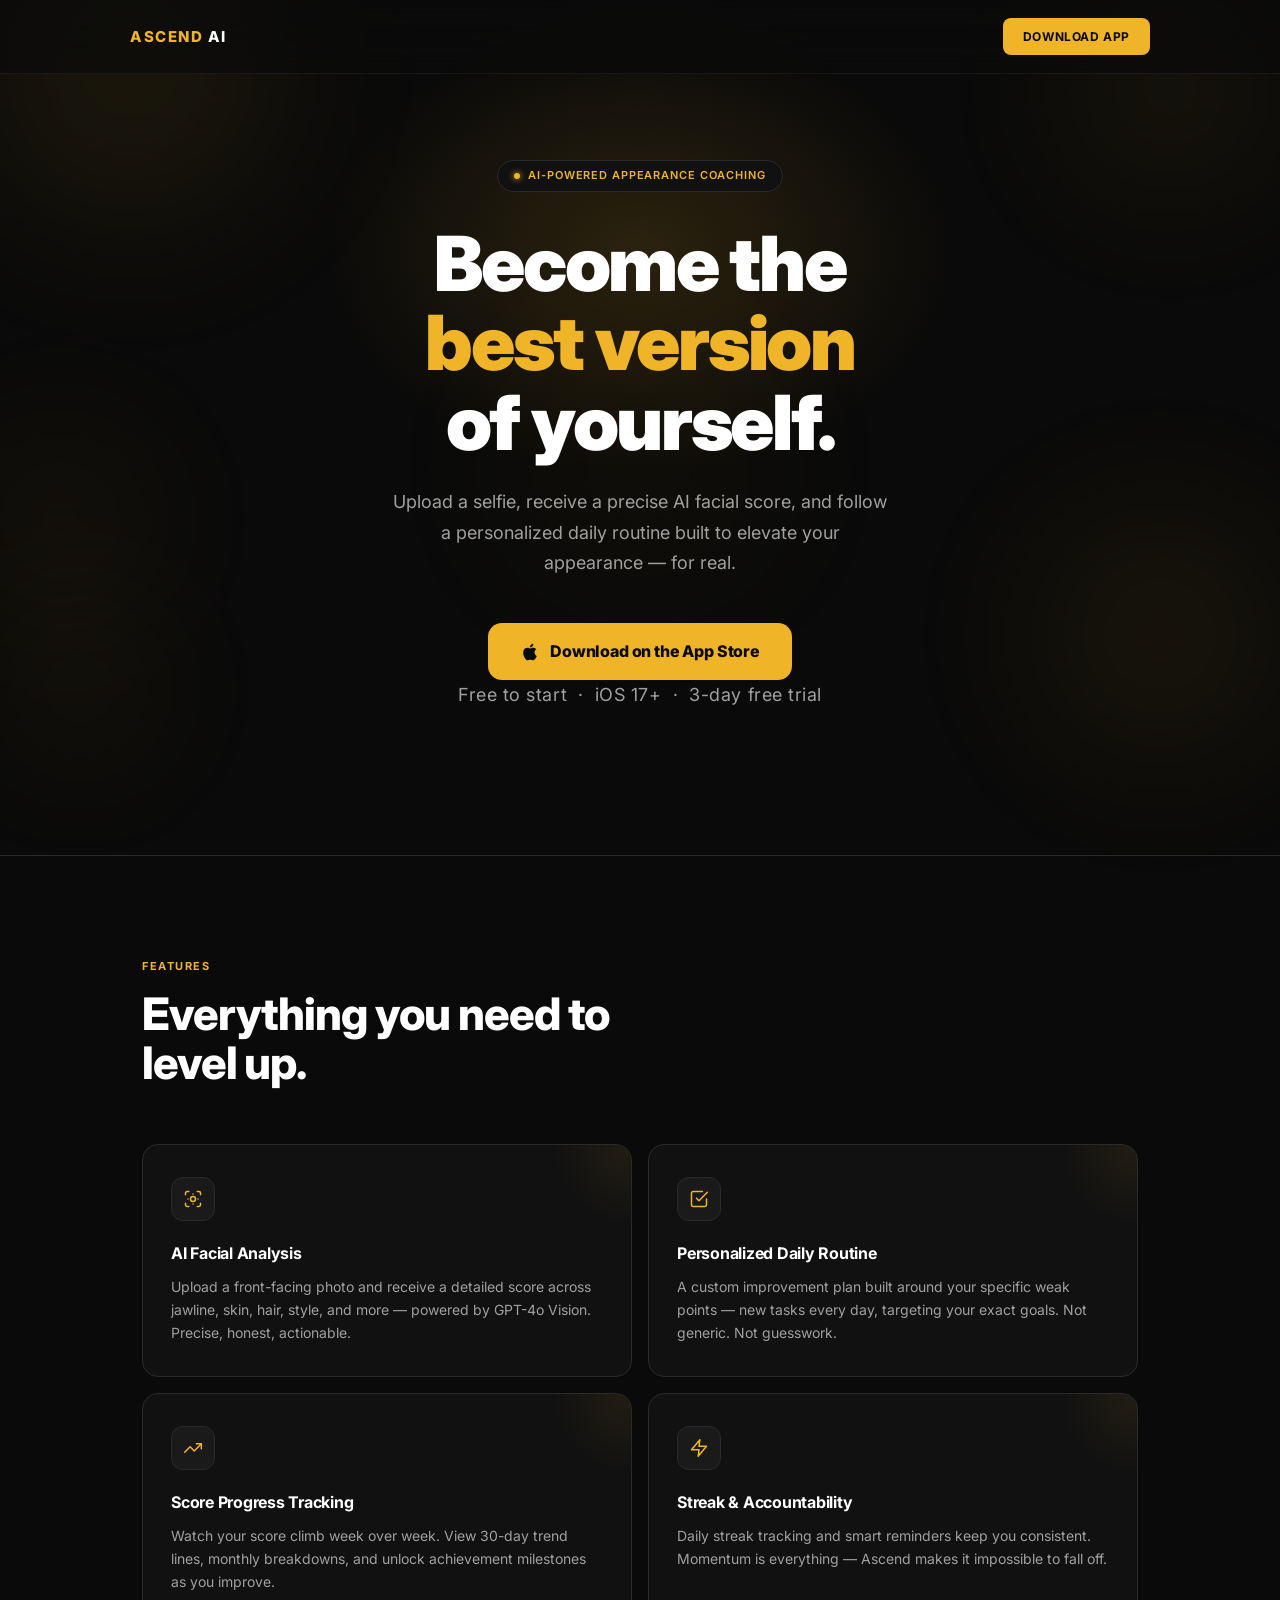
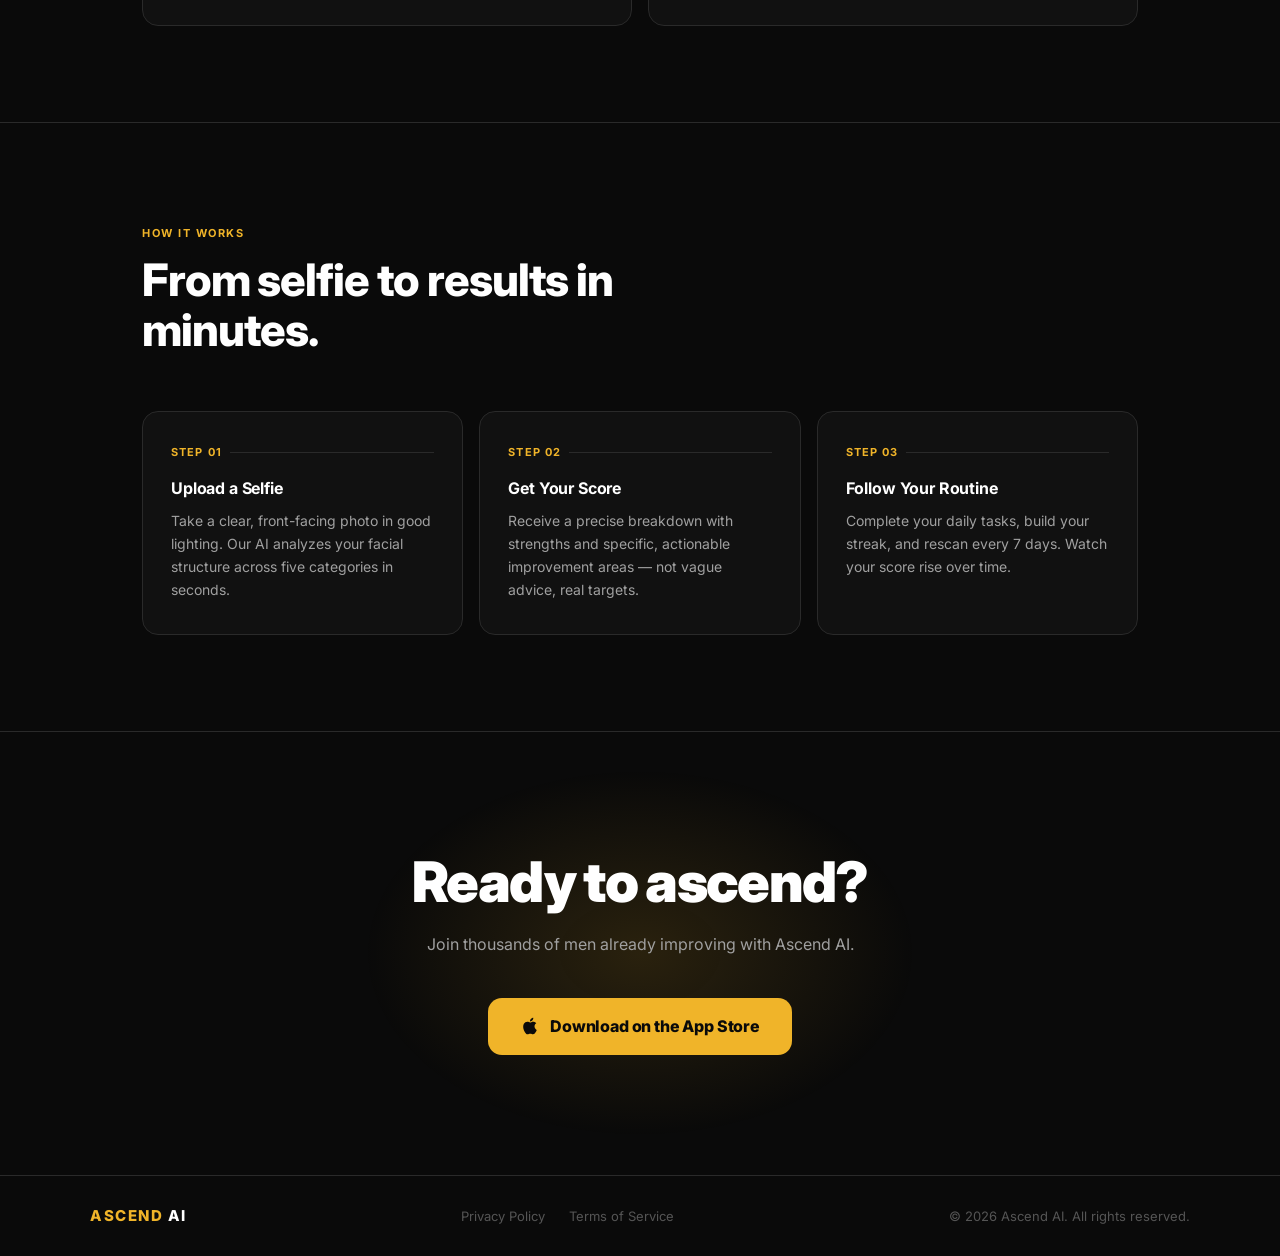
==== index.html @ e17d3f4a "feat: initial landing page with privacy and terms Dark gold theme matching iOS app. Animated orb bac" ====
<!DOCTYPE html>
<html lang="en">
<head>
  <meta charset="UTF-8" />
  <meta name="viewport" content="width=device-width, initial-scale=1.0" />
  <title>Ascend AI — Become the Best Version of Yourself</title>
  <meta name="description" content="AI-powered appearance coaching for men. Get a precise facial analysis, personalized daily routine, and track your score over time." />
  <meta name="theme-color" content="#0A0A0A" />

  <!-- Open Graph -->
  <meta property="og:title" content="Ascend AI — Become the Best Version of Yourself" />
  <meta property="og:description" content="AI-powered appearance coaching. Upload a selfie, get scored, and follow a personalized daily routine." />
  <meta property="og:type" content="website" />
  <meta property="og:url" content="https://ascendyourself.com" />

  <link rel="preconnect" href="https://fonts.googleapis.com" />
  <link href="https://fonts.googleapis.com/css2?family=Inter:wght@400;500;600;700;800;900&display=swap" rel="stylesheet" />
  <link rel="stylesheet" href="css/styles.css" />
</head>
<body>

  <!-- Animated gold orb background -->
  <div class="bg-orbs" aria-hidden="true">
    <div class="orb orb-1"></div>
    <div class="orb orb-2"></div>
    <div class="orb orb-3"></div>
    <div class="orb orb-4"></div>
    <div class="orb orb-5"></div>
    <div class="orb orb-6"></div>
  </div>

  <div class="page-content">

    <!-- ── NAV ── -->
    <nav>
      <div class="nav-inner">
        <a href="/" class="logo">Ascend <span>AI</span></a>
        <a href="#download" class="nav-cta">Download App</a>
      </div>
    </nav>

    <!-- ── HERO ── -->
    <section class="hero">
      <div class="hero-glow" aria-hidden="true"></div>
      <div class="hero-inner">
        <div class="badge">
          <span class="badge-dot"></span>
          AI-Powered Appearance Coaching
        </div>

        <h1>Become the<br><span class="gold">best version</span><br>of yourself.</h1>

        <p>Upload a selfie, receive a precise AI facial score, and follow a personalized daily routine built to elevate your appearance — for real.</p>

        <a id="download" href="https://apps.apple.com" class="app-store-btn" target="_blank" rel="noopener">
          <svg width="20" height="20" viewBox="0 0 24 24" fill="currentColor" aria-hidden="true">
            <path d="M18.71 19.5c-.83 1.24-1.71 2.45-3.05 2.47-1.34.03-1.77-.79-3.29-.79-1.53 0-2 .77-3.27.82-1.31.05-2.3-1.32-3.14-2.53C4.25 17 2.94 12.45 4.7 9.39c.87-1.52 2.43-2.48 4.12-2.51 1.28-.02 2.5.87 3.29.87.78 0 2.26-1.07 3.8-.91.65.03 2.47.26 3.64 1.98-.09.06-2.17 1.28-2.15 3.81.03 3.02 2.65 4.03 2.68 4.04-.03.07-.42 1.44-1.38 2.83M13 3.5c.73-.83 1.94-1.46 2.94-1.5.13 1.17-.34 2.35-1.04 3.19-.69.85-1.83 1.51-2.95 1.42-.15-1.15.41-2.35 1.05-3.11z"/>
          </svg>
          Download on the App Store
        </a>

        <p class="hero-sub">Free to start &nbsp;·&nbsp; iOS 17+ &nbsp;·&nbsp; 3-day free trial</p>
      </div>
    </section>

    <hr class="divider" />

    <!-- ── FEATURES ── -->
    <section class="features">
      <div class="container">
        <div class="section-header">
          <span class="section-label">Features</span>
          <h2>Everything you need to level up.</h2>
        </div>

        <div class="features-grid">

          <div class="feature-card">
            <div class="feature-icon" aria-hidden="true">
              <!-- Face / scan icon -->
              <svg width="20" height="20" viewBox="0 0 24 24" fill="none" stroke="currentColor" stroke-width="1.8" stroke-linecap="round" stroke-linejoin="round">
                <path d="M3 7V5a2 2 0 0 1 2-2h2"/>
                <path d="M17 3h2a2 2 0 0 1 2 2v2"/>
                <path d="M21 17v2a2 2 0 0 1-2 2h-2"/>
                <path d="M7 21H5a2 2 0 0 1-2-2v-2"/>
                <circle cx="12" cy="12" r="3"/>
                <path d="M12 6v.01M12 18v.01M6 12h.01M18 12h.01"/>
              </svg>
            </div>
            <h3>AI Facial Analysis</h3>
            <p>Upload a front-facing photo and receive a detailed score across jawline, skin, hair, style, and more — powered by GPT-4o Vision. Precise, honest, actionable.</p>
          </div>

          <div class="feature-card">
            <div class="feature-icon" aria-hidden="true">
              <!-- Checklist icon -->
              <svg width="20" height="20" viewBox="0 0 24 24" fill="none" stroke="currentColor" stroke-width="1.8" stroke-linecap="round" stroke-linejoin="round">
                <path d="M9 11l3 3L22 4"/>
                <path d="M21 12v7a2 2 0 0 1-2 2H5a2 2 0 0 1-2-2V5a2 2 0 0 1 2-2h11"/>
              </svg>
            </div>
            <h3>Personalized Daily Routine</h3>
            <p>A custom improvement plan built around your specific weak points — new tasks every day, targeting your exact goals. Not generic. Not guesswork.</p>
          </div>

          <div class="feature-card">
            <div class="feature-icon" aria-hidden="true">
              <!-- Chart icon -->
              <svg width="20" height="20" viewBox="0 0 24 24" fill="none" stroke="currentColor" stroke-width="1.8" stroke-linecap="round" stroke-linejoin="round">
                <polyline points="22 7 13.5 15.5 8.5 10.5 2 17"/>
                <polyline points="16 7 22 7 22 13"/>
              </svg>
            </div>
            <h3>Score Progress Tracking</h3>
            <p>Watch your score climb week over week. View 30-day trend lines, monthly breakdowns, and unlock achievement milestones as you improve.</p>
          </div>

          <div class="feature-card">
            <div class="feature-icon" aria-hidden="true">
              <!-- Lightning bolt / streak icon -->
              <svg width="20" height="20" viewBox="0 0 24 24" fill="none" stroke="currentColor" stroke-width="1.8" stroke-linecap="round" stroke-linejoin="round">
                <polygon points="13 2 3 14 12 14 11 22 21 10 12 10 13 2"/>
              </svg>
            </div>
            <h3>Streak & Accountability</h3>
            <p>Daily streak tracking and smart reminders keep you consistent. Momentum is everything — Ascend makes it impossible to fall off.</p>
          </div>

        </div>
      </div>
    </section>

    <!-- ── HOW IT WORKS ── -->
    <section class="how-it-works">
      <div class="container">
        <div class="section-header">
          <span class="section-label">How It Works</span>
          <h2>From selfie to results in minutes.</h2>
        </div>

        <div class="steps">

          <div class="step">
            <div class="step-num">Step 01</div>
            <h3>Upload a Selfie</h3>
            <p>Take a clear, front-facing photo in good lighting. Our AI analyzes your facial structure across five categories in seconds.</p>
          </div>

          <div class="step">
            <div class="step-num">Step 02</div>
            <h3>Get Your Score</h3>
            <p>Receive a precise breakdown with strengths and specific, actionable improvement areas — not vague advice, real targets.</p>
          </div>

          <div class="step">
            <div class="step-num">Step 03</div>
            <h3>Follow Your Routine</h3>
            <p>Complete your daily tasks, build your streak, and rescan every 7 days. Watch your score rise over time.</p>
          </div>

        </div>
      </div>
    </section>

    <!-- ── FINAL CTA ── -->
    <section class="final-cta">
      <div class="final-cta-glow" aria-hidden="true"></div>
      <h2>Ready to <span class="gold">ascend?</span></h2>
      <p>Join thousands of men already improving with Ascend AI.</p>
      <a href="https://apps.apple.com" class="app-store-btn" target="_blank" rel="noopener">
        <svg width="20" height="20" viewBox="0 0 24 24" fill="currentColor" aria-hidden="true">
          <path d="M18.71 19.5c-.83 1.24-1.71 2.45-3.05 2.47-1.34.03-1.77-.79-3.29-.79-1.53 0-2 .77-3.27.82-1.31.05-2.3-1.32-3.14-2.53C4.25 17 2.94 12.45 4.7 9.39c.87-1.52 2.43-2.48 4.12-2.51 1.28-.02 2.5.87 3.29.87.78 0 2.26-1.07 3.8-.91.65.03 2.47.26 3.64 1.98-.09.06-2.17 1.28-2.15 3.81.03 3.02 2.65 4.03 2.68 4.04-.03.07-.42 1.44-1.38 2.83M13 3.5c.73-.83 1.94-1.46 2.94-1.5.13 1.17-.34 2.35-1.04 3.19-.69.85-1.83 1.51-2.95 1.42-.15-1.15.41-2.35 1.05-3.11z"/>
        </svg>
        Download on the App Store
      </a>
    </section>

    <!-- ── FOOTER ── -->
    <footer>
      <div class="footer-inner">
        <a href="/" class="logo">Ascend <span>AI</span></a>
        <div class="footer-links">
          <a href="/privacy.html">Privacy Policy</a>
          <a href="/terms.html">Terms of Service</a>
        </div>
        <p class="footer-copy">© 2026 Ascend AI. All rights reserved.</p>
      </div>
    </footer>

  </div><!-- /page-content -->

  <script src="js/main.js"></script>
</body>
</html>
---- css/styles.css ----
/* ─────────────────────────────────────────
   ASCEND AI  ·  ascendyourself.com
   ───────────────────────────────────────── */

:root {
  --bg:        #0A0A0A;
  --bg-2:      #111111;
  --bg-3:      #1A1A1A;
  --accent:    #F0B429;
  --accent-2:  #E8C96D;
  --accent-dim:#8A6D2E;
  --text:      #FFFFFF;
  --text-2:    #A0A0A0;
  --text-3:    #555555;
  --border:    #2A2A2A;

  --radius-sm: 8px;
  --radius-md: 14px;
  --radius-lg: 16px;
  --radius-xl: 24px;
}

*, *::before, *::after { box-sizing: border-box; margin: 0; padding: 0; }

html { scroll-behavior: smooth; }

body {
  background: var(--bg);
  color: var(--text);
  font-family: -apple-system, BlinkMacSystemFont, 'Inter', 'Segoe UI', sans-serif;
  line-height: 1.6;
  overflow-x: hidden;
}

a { text-decoration: none; color: inherit; }

/* ── ANIMATED ORB BACKGROUND ── */
.bg-orbs {
  position: fixed;
  inset: 0;
  pointer-events: none;
  z-index: 0;
  overflow: hidden;
}

.orb {
  position: absolute;
  border-radius: 50%;
  background: radial-gradient(circle, rgba(240,180,41,0.18) 0%, transparent 70%);
  filter: blur(60px);
  animation-timing-function: ease-in-out;
  animation-iteration-count: infinite;
  animation-direction: alternate;
}

.orb-1 {
  width: 500px; height: 500px;
  top: -180px; left: -120px;
  opacity: 0.55;
  animation: float1 9s ease-in-out infinite alternate;
}
.orb-2 {
  width: 380px; height: 380px;
  top: -100px; right: -80px;
  opacity: 0.4;
  animation: float2 7s ease-in-out infinite alternate;
}
.orb-3 {
  width: 320px; height: 320px;
  top: 40vh; left: -100px;
  opacity: 0.35;
  animation: float3 11s ease-in-out infinite alternate;
}
.orb-4 {
  width: 600px; height: 400px;
  top: 30vh; left: 50%;
  transform: translateX(-50%);
  opacity: 0.18;
  animation: float4 14s ease-in-out infinite alternate;
}
.orb-5 {
  width: 440px; height: 440px;
  bottom: 5vh; right: -100px;
  opacity: 0.45;
  animation: float5 8s ease-in-out infinite alternate;
}
.orb-6 {
  width: 280px; height: 280px;
  bottom: 8vh; left: -60px;
  opacity: 0.35;
  animation: float6 12s ease-in-out infinite alternate;
}

@keyframes float1 {
  0%   { transform: translate(0, 0) scale(1); }
  100% { transform: translate(-30px, 40px) scale(1.08); }
}
@keyframes float2 {
  0%   { transform: translate(0, 0) scale(1); }
  100% { transform: translate(25px, 35px) scale(1.06); }
}
@keyframes float3 {
  0%   { transform: translate(0, 0); }
  100% { transform: translate(20px, -40px); }
}
@keyframes float4 {
  0%   { transform: translateX(-50%) scale(1); opacity: 0.18; }
  100% { transform: translateX(-50%) scale(1.15); opacity: 0.1; }
}
@keyframes float5 {
  0%   { transform: translate(0, 0) scale(1); }
  100% { transform: translate(-20px, -30px) scale(1.05); }
}
@keyframes float6 {
  0%   { transform: translate(0, 0); }
  100% { transform: translate(30px, -25px); }
}

/* ── NAV ── */
nav {
  position: fixed;
  top: 0; left: 0; right: 0;
  z-index: 100;
  border-bottom: 1px solid rgba(255,255,255,0.05);
  background: rgba(10,10,10,0.7);
  backdrop-filter: blur(20px);
  -webkit-backdrop-filter: blur(20px);
}

.nav-inner {
  max-width: 1100px;
  margin: 0 auto;
  padding: 18px 40px;
  display: flex;
  justify-content: space-between;
  align-items: center;
}

.logo {
  font-size: 15px;
  font-weight: 800;
  letter-spacing: 0.1em;
  text-transform: uppercase;
  color: var(--accent);
}
.logo span { color: var(--text); }

.nav-cta {
  background: var(--accent);
  color: var(--bg);
  font-size: 12px;
  font-weight: 700;
  letter-spacing: 0.05em;
  text-transform: uppercase;
  padding: 9px 20px;
  border-radius: var(--radius-sm);
  transition: opacity 0.15s ease, transform 0.15s ease;
}
.nav-cta:hover { opacity: 0.88; transform: translateY(-1px); }

/* ── CONTENT WRAPPER ── */
.page-content {
  position: relative;
  z-index: 1;
}

/* ── HERO ── */
.hero {
  position: relative;
  text-align: center;
  padding: 160px 24px 100px;
  overflow: hidden;
}

.hero-glow {
  position: absolute;
  top: 0; left: 50%;
  transform: translateX(-50%);
  width: 700px; height: 500px;
  background: radial-gradient(ellipse, rgba(240,180,41,0.15) 0%, transparent 65%);
  pointer-events: none;
}

.hero-inner {
  position: relative;
  z-index: 1;
  max-width: 760px;
  margin: 0 auto;
}

.badge {
  display: inline-flex;
  align-items: center;
  gap: 8px;
  background: var(--bg-2);
  border: 1px solid var(--border);
  border-radius: 999px;
  padding: 6px 16px;
  font-size: 11px;
  font-weight: 600;
  color: var(--accent);
  letter-spacing: 0.08em;
  text-transform: uppercase;
  margin-bottom: 32px;
  opacity: 0;
  animation: fadeUp 0.7s 0.1s ease forwards;
}
.badge-dot {
  width: 6px; height: 6px;
  background: var(--accent);
  border-radius: 50%;
  box-shadow: 0 0 6px var(--accent);
  animation: pulse 2s ease-in-out infinite;
}
@keyframes pulse {
  0%, 100% { opacity: 1; box-shadow: 0 0 6px var(--accent); }
  50% { opacity: 0.6; box-shadow: 0 0 12px var(--accent); }
}

.hero h1 {
  font-size: clamp(42px, 6vw, 76px);
  font-weight: 900;
  letter-spacing: -0.03em;
  line-height: 1.05;
  margin-bottom: 24px;
  opacity: 0;
  animation: fadeUp 0.7s 0.25s ease forwards;
}
.hero h1 .gold { color: var(--accent); }

.hero p {
  font-size: 18px;
  color: var(--text-2);
  max-width: 500px;
  margin: 0 auto 44px;
  line-height: 1.7;
  opacity: 0;
  animation: fadeUp 0.7s 0.4s ease forwards;
}

.app-store-btn {
  display: inline-flex;
  align-items: center;
  gap: 10px;
  background: var(--accent);
  color: var(--bg);
  padding: 16px 32px;
  border-radius: var(--radius-md);
  font-weight: 800;
  font-size: 16px;
  letter-spacing: -0.01em;
  transition: opacity 0.15s ease, transform 0.2s ease, box-shadow 0.2s ease;
  box-shadow: 0 0 0 0 rgba(240,180,41,0);
  opacity: 0;
  animation: fadeUp 0.7s 0.55s ease forwards;
}
.app-store-btn:hover {
  opacity: 0.92;
  transform: translateY(-2px);
  box-shadow: 0 12px 40px rgba(240,180,41,0.3);
}
.app-store-btn svg { flex-shrink: 0; }

.hero-sub {
  font-size: 12px;
  color: var(--text-3);
  margin-top: 16px;
  letter-spacing: 0.03em;
  opacity: 0;
  animation: fadeUp 0.7s 0.65s ease forwards;
}

/* ── DIVIDER ── */
.divider {
  border: none;
  border-top: 1px solid var(--border);
  margin: 0;
}

/* ── SHARED SECTION STYLES ── */
.container {
  max-width: 1060px;
  margin: 0 auto;
  padding: 0 32px;
}

section.features,
section.how-it-works {
  padding: 96px 0;
}

.section-header {
  margin-bottom: 56px;
}

.section-label {
  display: inline-block;
  font-size: 11px;
  font-weight: 700;
  color: var(--accent);
  letter-spacing: 0.14em;
  text-transform: uppercase;
  margin-bottom: 14px;
}

.section-header h2 {
  font-size: clamp(28px, 3.5vw, 46px);
  font-weight: 800;
  letter-spacing: -0.025em;
  line-height: 1.1;
  max-width: 480px;
}

/* ── FEATURES GRID ── */
.features-grid {
  display: grid;
  grid-template-columns: repeat(2, 1fr);
  gap: 16px;
}

@media (max-width: 680px) {
  .features-grid { grid-template-columns: 1fr; }
}

.feature-card {
  background: var(--bg-2);
  border: 1px solid var(--border);
  border-radius: var(--radius-lg);
  padding: 32px 28px;
  position: relative;
  overflow: hidden;
  transition: border-color 0.25s ease, transform 0.25s ease, box-shadow 0.25s ease;

  /* scroll-in animation */
  opacity: 0;
  transform: translateY(28px);
}
.feature-card.visible {
  opacity: 1;
  transform: translateY(0);
  transition: opacity 0.5s ease, transform 0.5s ease, border-color 0.25s ease, box-shadow 0.25s ease;
}
.feature-card:hover {
  border-color: rgba(240,180,41,0.25);
  transform: translateY(-3px);
  box-shadow: 0 20px 60px rgba(0,0,0,0.4), 0 0 0 1px rgba(240,180,41,0.1);
}

/* shimmer sweep on hover */
.feature-card::before {
  content: '';
  position: absolute;
  top: 0; left: -100%;
  width: 60%; height: 100%;
  background: linear-gradient(90deg, transparent, rgba(240,180,41,0.04), transparent);
  transition: left 0.5s ease;
}
.feature-card:hover::before { left: 160%; }

/* subtle gold corner glow */
.feature-card::after {
  content: '';
  position: absolute;
  top: 0; right: 0;
  width: 80px; height: 80px;
  background: radial-gradient(circle at top right, rgba(240,180,41,0.08), transparent 70%);
  border-radius: 0 var(--radius-lg) 0 0;
  pointer-events: none;
}

.feature-icon {
  width: 44px; height: 44px;
  background: var(--bg-3);
  border: 1px solid var(--border);
  border-radius: 12px;
  display: flex;
  align-items: center;
  justify-content: center;
  margin-bottom: 20px;
  color: var(--accent);
  transition: background 0.25s ease, border-color 0.25s ease;
}
.feature-card:hover .feature-icon {
  background: rgba(240,180,41,0.1);
  border-color: rgba(240,180,41,0.3);
}

.feature-card h3 {
  font-size: 16px;
  font-weight: 700;
  margin-bottom: 8px;
  letter-spacing: -0.015em;
}

.feature-card p {
  font-size: 14px;
  color: var(--text-2);
  line-height: 1.65;
}

/* ── HOW IT WORKS ── */
.how-it-works {
  border-top: 1px solid var(--border);
}

.steps {
  display: grid;
  grid-template-columns: repeat(3, 1fr);
  gap: 16px;
}

@media (max-width: 680px) {
  .steps { grid-template-columns: 1fr; }
}

.step {
  background: var(--bg-2);
  border: 1px solid var(--border);
  border-radius: var(--radius-lg);
  padding: 32px 28px;
  position: relative;
  overflow: hidden;
  transition: border-color 0.25s ease, transform 0.25s ease;

  opacity: 0;
  transform: translateY(28px);
}
.step.visible {
  opacity: 1;
  transform: translateY(0);
  transition: opacity 0.5s ease, transform 0.5s ease, border-color 0.25s ease;
}
.step:hover {
  border-color: rgba(240,180,41,0.2);
  transform: translateY(-2px);
}

.step-num {
  font-size: 11px;
  font-weight: 700;
  color: var(--accent);
  letter-spacing: 0.1em;
  text-transform: uppercase;
  margin-bottom: 14px;
  display: flex;
  align-items: center;
  gap: 8px;
}
.step-num::after {
  content: '';
  flex: 1;
  height: 1px;
  background: var(--border);
}

.step h3 {
  font-size: 16px;
  font-weight: 700;
  margin-bottom: 8px;
  letter-spacing: -0.01em;
}

.step p {
  font-size: 14px;
  color: var(--text-2);
  line-height: 1.65;
}

/* ── FINAL CTA ── */
.final-cta {
  position: relative;
  text-align: center;
  padding: 120px 24px;
  border-top: 1px solid var(--border);
  overflow: hidden;
}
.final-cta-glow {
  position: absolute;
  top: 50%; left: 50%;
  transform: translate(-50%, -50%);
  width: 600px; height: 400px;
  background: radial-gradient(ellipse, rgba(240,180,41,0.14) 0%, transparent 65%);
  pointer-events: none;
}
.final-cta h2 {
  position: relative;
  font-size: clamp(30px, 4.5vw, 56px);
  font-weight: 900;
  letter-spacing: -0.03em;
  line-height: 1.08;
  max-width: 560px;
  margin: 0 auto 20px;
}
.final-cta > p {
  position: relative;
  color: var(--text-2);
  font-size: 16px;
  margin-bottom: 40px;
}
.final-cta .app-store-btn {
  position: relative;
  opacity: 1;
  animation: none;
}

/* ── FOOTER ── */
footer {
  border-top: 1px solid var(--border);
  padding: 28px 40px;
}
.footer-inner {
  max-width: 1100px;
  margin: 0 auto;
  display: flex;
  justify-content: space-between;
  align-items: center;
  flex-wrap: wrap;
  gap: 12px;
}
.footer-links {
  display: flex;
  gap: 24px;
}
.footer-links a {
  font-size: 13px;
  color: var(--text-3);
  transition: color 0.15s;
}
.footer-links a:hover { color: var(--text-2); }
.footer-copy {
  font-size: 13px;
  color: var(--text-3);
}

/* ── LEGAL PAGES ── */
.legal-page {
  max-width: 720px;
  margin: 0 auto;
  padding: 140px 32px 80px;
  position: relative;
  z-index: 1;
}
.legal-page h1 {
  font-size: 32px;
  font-weight: 800;
  letter-spacing: -0.02em;
  margin-bottom: 8px;
}
.legal-page .updated {
  font-size: 13px;
  color: var(--text-3);
  margin-bottom: 48px;
}
.legal-page h2 {
  font-size: 17px;
  font-weight: 700;
  margin: 36px 0 10px;
}
.legal-page p, .legal-page li {
  font-size: 15px;
  color: var(--text-2);
  line-height: 1.75;
}
.legal-page ul {
  padding-left: 20px;
  margin: 8px 0 16px;
}
.legal-page li { margin-bottom: 6px; }
.back-link {
  display: inline-flex;
  align-items: center;
  gap: 6px;
  font-size: 13px;
  color: var(--accent);
  margin-bottom: 40px;
  font-weight: 600;
  transition: opacity 0.15s;
}
.back-link:hover { opacity: 0.75; }

/* ── KEYFRAMES ── */
@keyframes fadeUp {
  from { opacity: 0; transform: translateY(20px); }
  to   { opacity: 1; transform: translateY(0); }
}

/* ── RESPONSIVE ── */
@media (max-width: 768px) {
  .nav-inner { padding: 16px 20px; }
  .hero { padding: 130px 20px 80px; }
  .container { padding: 0 20px; }
  .footer-inner { flex-direction: column; text-align: center; }
  .features-grid, .steps { grid-template-columns: 1fr; }
}
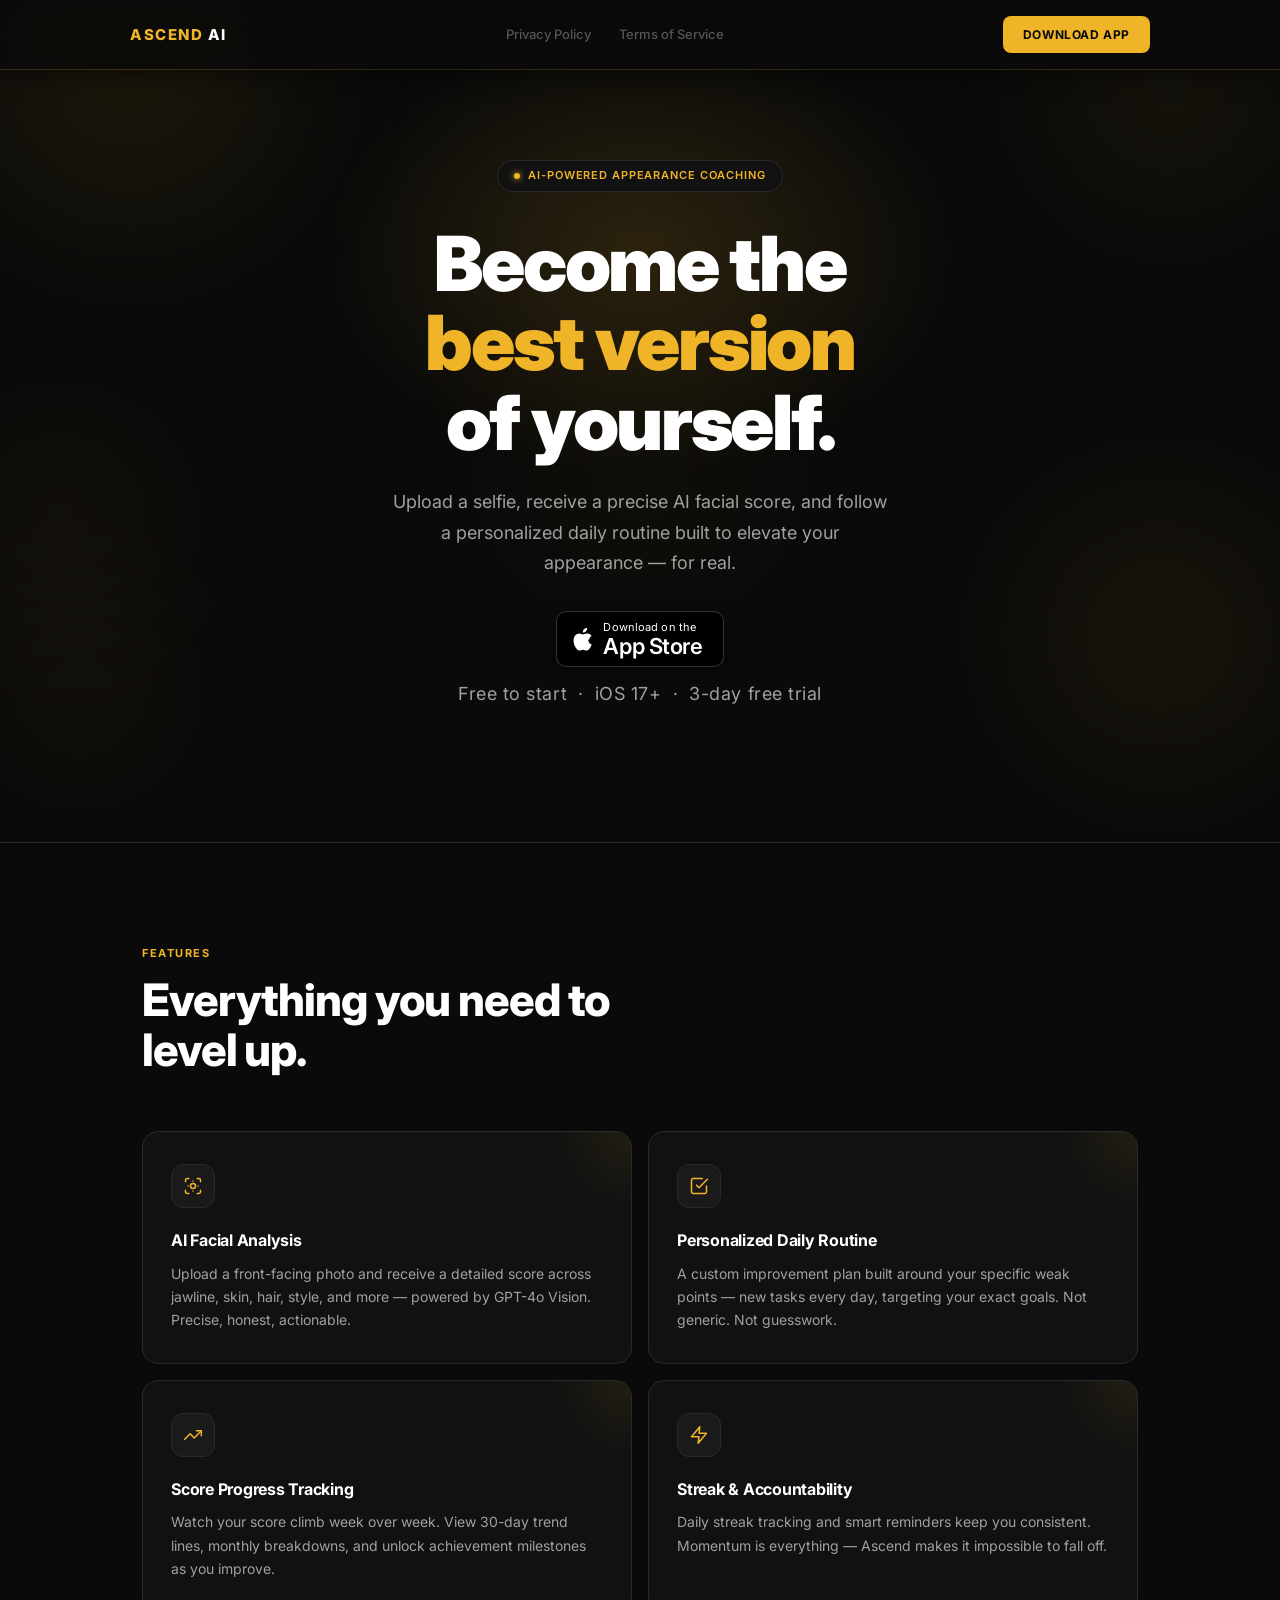
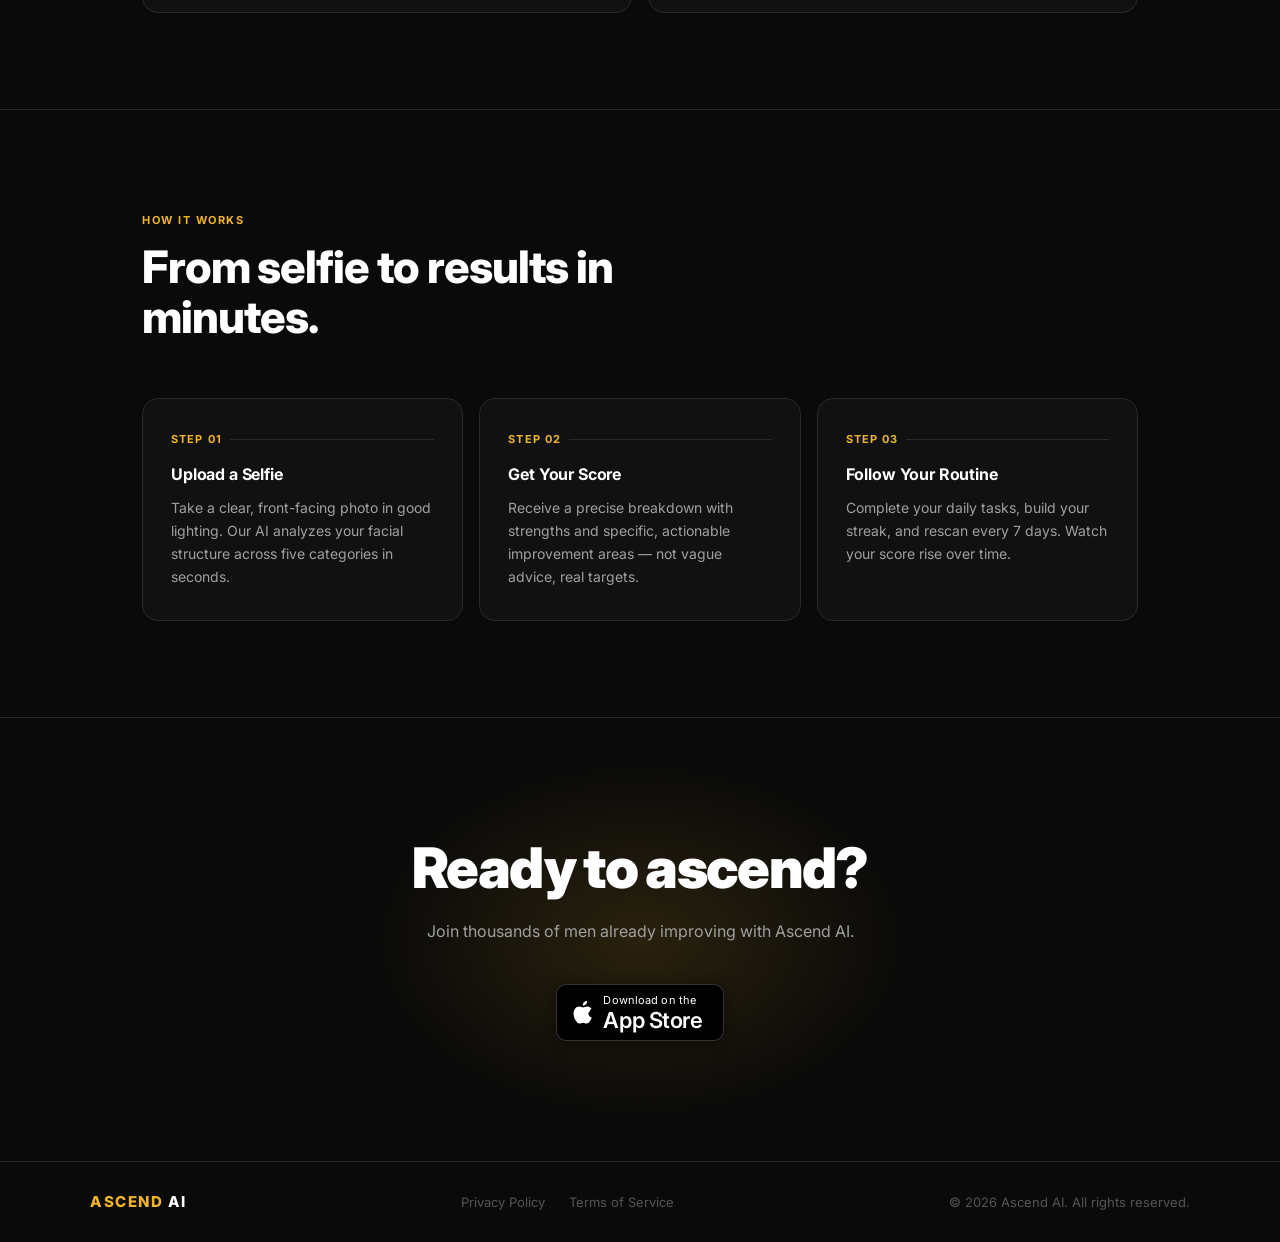
==== commit 9c4ce3f1: "fix: App Store badge, nav links, hero spacing, governing law - Replace custom badge with proper CSS-" ====
--- a/index.html
+++ b/index.html
@@ -35,6 +35,10 @@
     <nav>
       <div class="nav-inner">
         <a href="/" class="logo">Ascend <span>AI</span></a>
+        <div class="nav-links">
+          <a href="/privacy.html">Privacy Policy</a>
+          <a href="/terms.html">Terms of Service</a>
+        </div>
         <a href="#download" class="nav-cta">Download App</a>
       </div>
     </nav>
@@ -52,14 +56,21 @@
 
         <p>Upload a selfie, receive a precise AI facial score, and follow a personalized daily routine built to elevate your appearance — for real.</p>
 
-        <a id="download" href="https://apps.apple.com" class="app-store-btn" target="_blank" rel="noopener">
-          <svg width="20" height="20" viewBox="0 0 24 24" fill="currentColor" aria-hidden="true">
-            <path d="M18.71 19.5c-.83 1.24-1.71 2.45-3.05 2.47-1.34.03-1.77-.79-3.29-.79-1.53 0-2 .77-3.27.82-1.31.05-2.3-1.32-3.14-2.53C4.25 17 2.94 12.45 4.7 9.39c.87-1.52 2.43-2.48 4.12-2.51 1.28-.02 2.5.87 3.29.87.78 0 2.26-1.07 3.8-.91.65.03 2.47.26 3.64 1.98-.09.06-2.17 1.28-2.15 3.81.03 3.02 2.65 4.03 2.68 4.04-.03.07-.42 1.44-1.38 2.83M13 3.5c.73-.83 1.94-1.46 2.94-1.5.13 1.17-.34 2.35-1.04 3.19-.69.85-1.83 1.51-2.95 1.42-.15-1.15.41-2.35 1.05-3.11z"/>
-          </svg>
-          Download on the App Store
-        </a>
-
-        <p class="hero-sub">Free to start &nbsp;·&nbsp; iOS 17+ &nbsp;·&nbsp; 3-day free trial</p>
+        <div class="hero-cta-group">
+          <a id="download" href="https://apps.apple.com" class="app-store-badge" target="_blank" rel="noopener" aria-label="Download on the App Store">
+            <span class="badge-apple-icon">
+              <svg width="22" height="27" viewBox="0 0 22 27" fill="currentColor" aria-hidden="true">
+                <path d="M18.1 14.2c0-2.9 2.4-4.3 2.5-4.4-1.4-2-3.5-2.3-4.2-2.3-1.8-.2-3.5 1-4.4 1-.9 0-2.3-1-3.8-1-1.9 0-3.7 1.1-4.7 2.9-2 3.5-.5 8.6 1.4 11.4.9 1.4 2 2.9 3.5 2.8 1.4-.1 1.9-.9 3.6-.9 1.7 0 2.2.9 3.7.9 1.5 0 2.5-1.4 3.4-2.8.7-1 1.3-2.1 1.6-3.2-3.5-1.4-3.6-5.4-3.6-5.4z"/>
+                <path d="M15 5.2c.8-.9 1.3-2.2 1.1-3.5-1.1.1-2.4.7-3.2 1.6-.7.8-1.3 2.1-1.1 3.3 1.2.1 2.4-.6 3.2-1.4z"/>
+              </svg>
+            </span>
+            <span class="badge-label">
+              <span class="badge-label-top">Download on the</span>
+              <span class="badge-label-bottom">App Store</span>
+            </span>
+          </a>
+          <p class="hero-sub">Free to start &nbsp;·&nbsp; iOS 17+ &nbsp;·&nbsp; 3-day free trial</p>
+        </div>
       </div>
     </section>
 
@@ -167,11 +178,17 @@
       <div class="final-cta-glow" aria-hidden="true"></div>
       <h2>Ready to <span class="gold">ascend?</span></h2>
       <p>Join thousands of men already improving with Ascend AI.</p>
-      <a href="https://apps.apple.com" class="app-store-btn" target="_blank" rel="noopener">
-        <svg width="20" height="20" viewBox="0 0 24 24" fill="currentColor" aria-hidden="true">
-          <path d="M18.71 19.5c-.83 1.24-1.71 2.45-3.05 2.47-1.34.03-1.77-.79-3.29-.79-1.53 0-2 .77-3.27.82-1.31.05-2.3-1.32-3.14-2.53C4.25 17 2.94 12.45 4.7 9.39c.87-1.52 2.43-2.48 4.12-2.51 1.28-.02 2.5.87 3.29.87.78 0 2.26-1.07 3.8-.91.65.03 2.47.26 3.64 1.98-.09.06-2.17 1.28-2.15 3.81.03 3.02 2.65 4.03 2.68 4.04-.03.07-.42 1.44-1.38 2.83M13 3.5c.73-.83 1.94-1.46 2.94-1.5.13 1.17-.34 2.35-1.04 3.19-.69.85-1.83 1.51-2.95 1.42-.15-1.15.41-2.35 1.05-3.11z"/>
-        </svg>
-        Download on the App Store
+      <a href="https://apps.apple.com" class="app-store-badge" target="_blank" rel="noopener" aria-label="Download on the App Store">
+        <span class="badge-apple-icon">
+          <svg width="22" height="27" viewBox="0 0 22 27" fill="currentColor" aria-hidden="true">
+            <path d="M18.1 14.2c0-2.9 2.4-4.3 2.5-4.4-1.4-2-3.5-2.3-4.2-2.3-1.8-.2-3.5 1-4.4 1-.9 0-2.3-1-3.8-1-1.9 0-3.7 1.1-4.7 2.9-2 3.5-.5 8.6 1.4 11.4.9 1.4 2 2.9 3.5 2.8 1.4-.1 1.9-.9 3.6-.9 1.7 0 2.2.9 3.7.9 1.5 0 2.5-1.4 3.4-2.8.7-1 1.3-2.1 1.6-3.2-3.5-1.4-3.6-5.4-3.6-5.4z"/>
+            <path d="M15 5.2c.8-.9 1.3-2.2 1.1-3.5-1.1.1-2.4.7-3.2 1.6-.7.8-1.3 2.1-1.1 3.3 1.2.1 2.4-.6 3.2-1.4z"/>
+          </svg>
+        </span>
+        <span class="badge-label">
+          <span class="badge-label-top">Download on the</span>
+          <span class="badge-label-bottom">App Store</span>
+        </span>
       </a>
     </section>
 
--- a/css/styles.css
+++ b/css/styles.css
@@ -121,19 +121,22 @@
   position: fixed;
   top: 0; left: 0; right: 0;
   z-index: 100;
-  border-bottom: 1px solid rgba(255,255,255,0.05);
-  background: rgba(10,10,10,0.7);
-  backdrop-filter: blur(20px);
-  -webkit-backdrop-filter: blur(20px);
+  background: rgba(10,10,10,0.82);
+  backdrop-filter: blur(24px) saturate(180%);
+  -webkit-backdrop-filter: blur(24px) saturate(180%);
+  box-shadow:
+    0 1px 0 rgba(240,180,41,0.18),
+    0 4px 24px rgba(0,0,0,0.5);
 }
 
 .nav-inner {
   max-width: 1100px;
   margin: 0 auto;
-  padding: 18px 40px;
+  padding: 16px 40px;
   display: flex;
   justify-content: space-between;
   align-items: center;
+  gap: 24px;
 }
 
 .logo {
@@ -142,8 +145,25 @@
   letter-spacing: 0.1em;
   text-transform: uppercase;
   color: var(--accent);
+  flex-shrink: 0;
 }
 .logo span { color: var(--text); }
+
+.nav-links {
+  display: flex;
+  align-items: center;
+  gap: 28px;
+  flex: 1;
+  justify-content: center;
+}
+.nav-links a {
+  font-size: 13px;
+  font-weight: 500;
+  color: var(--text-3);
+  transition: color 0.15s;
+  white-space: nowrap;
+}
+.nav-links a:hover { color: var(--text-2); }
 
 .nav-cta {
   background: var(--accent);
@@ -154,6 +174,7 @@
   text-transform: uppercase;
   padding: 9px 20px;
   border-radius: var(--radius-sm);
+  flex-shrink: 0;
   transition: opacity 0.15s ease, transform 0.15s ease;
 }
 .nav-cta:hover { opacity: 0.88; transform: translateY(-1px); }
@@ -232,42 +253,70 @@
   font-size: 18px;
   color: var(--text-2);
   max-width: 500px;
-  margin: 0 auto 44px;
+  margin: 0 auto 32px;
   line-height: 1.7;
   opacity: 0;
   animation: fadeUp 0.7s 0.4s ease forwards;
 }
 
-.app-store-btn {
-  display: inline-flex;
-  align-items: center;
-  gap: 10px;
-  background: var(--accent);
-  color: var(--bg);
-  padding: 16px 32px;
-  border-radius: var(--radius-md);
-  font-weight: 800;
-  font-size: 16px;
-  letter-spacing: -0.01em;
-  transition: opacity 0.15s ease, transform 0.2s ease, box-shadow 0.2s ease;
-  box-shadow: 0 0 0 0 rgba(240,180,41,0);
+.hero-cta-group {
+  display: flex;
+  flex-direction: column;
+  align-items: center;
+  gap: 12px;
   opacity: 0;
   animation: fadeUp 0.7s 0.55s ease forwards;
 }
-.app-store-btn:hover {
-  opacity: 0.92;
+
+/* ── APPLE APP STORE BADGE ── */
+.app-store-badge {
+  display: inline-flex;
+  align-items: center;
+  gap: 10px;
+  background: #000;
+  border: 1px solid rgba(255,255,255,0.2);
+  border-radius: 10px;
+  padding: 8px 20px 8px 14px;
+  transition: opacity 0.15s ease, transform 0.2s ease, box-shadow 0.2s ease;
+  box-shadow: 0 2px 12px rgba(0,0,0,0.5);
+}
+.app-store-badge:hover {
+  opacity: 0.88;
   transform: translateY(-2px);
-  box-shadow: 0 12px 40px rgba(240,180,41,0.3);
-}
-.app-store-btn svg { flex-shrink: 0; }
+  box-shadow: 0 8px 24px rgba(0,0,0,0.6);
+}
+.badge-apple-icon {
+  flex-shrink: 0;
+  display: flex;
+  align-items: center;
+  color: #fff;
+}
+.badge-label {
+  display: flex;
+  flex-direction: column;
+  gap: 0;
+  text-align: left;
+  line-height: 1;
+}
+.badge-label-top {
+  font-size: 11px;
+  font-weight: 400;
+  color: #fff;
+  letter-spacing: 0.01em;
+  line-height: 1.3;
+}
+.badge-label-bottom {
+  font-size: 22px;
+  font-weight: 600;
+  color: #fff;
+  letter-spacing: -0.02em;
+  line-height: 1.1;
+}
 
 .hero-sub {
   font-size: 12px;
   color: var(--text-3);
-  margin-top: 16px;
   letter-spacing: 0.03em;
-  opacity: 0;
-  animation: fadeUp 0.7s 0.65s ease forwards;
 }
 
 /* ── DIVIDER ── */
@@ -497,10 +546,8 @@
   font-size: 16px;
   margin-bottom: 40px;
 }
-.final-cta .app-store-btn {
-  position: relative;
-  opacity: 1;
-  animation: none;
+.final-cta .app-store-badge {
+  position: relative;
 }
 
 /* ── FOOTER ── */
@@ -566,6 +613,37 @@
   margin: 8px 0 16px;
 }
 .legal-page li { margin-bottom: 6px; }
+.legal-page table {
+  width: 100%;
+  border-collapse: collapse;
+  margin: 16px 0 24px;
+  font-size: 14px;
+}
+.legal-page th {
+  text-align: left;
+  font-size: 11px;
+  font-weight: 700;
+  letter-spacing: 0.08em;
+  text-transform: uppercase;
+  color: var(--text-3);
+  border-bottom: 1px solid var(--border);
+  padding: 8px 12px 8px 0;
+}
+.legal-page td {
+  padding: 10px 12px 10px 0;
+  border-bottom: 1px solid var(--border);
+  color: var(--text-2);
+  vertical-align: top;
+}
+.legal-page td:first-child { color: var(--text); font-weight: 600; }
+.legal-page td a { color: var(--accent); }
+.legal-page td a:hover { text-decoration: underline; }
+.legal-page hr {
+  border: none;
+  border-top: 1px solid var(--border);
+  margin: 32px 0;
+}
+
 .back-link {
   display: inline-flex;
   align-items: center;
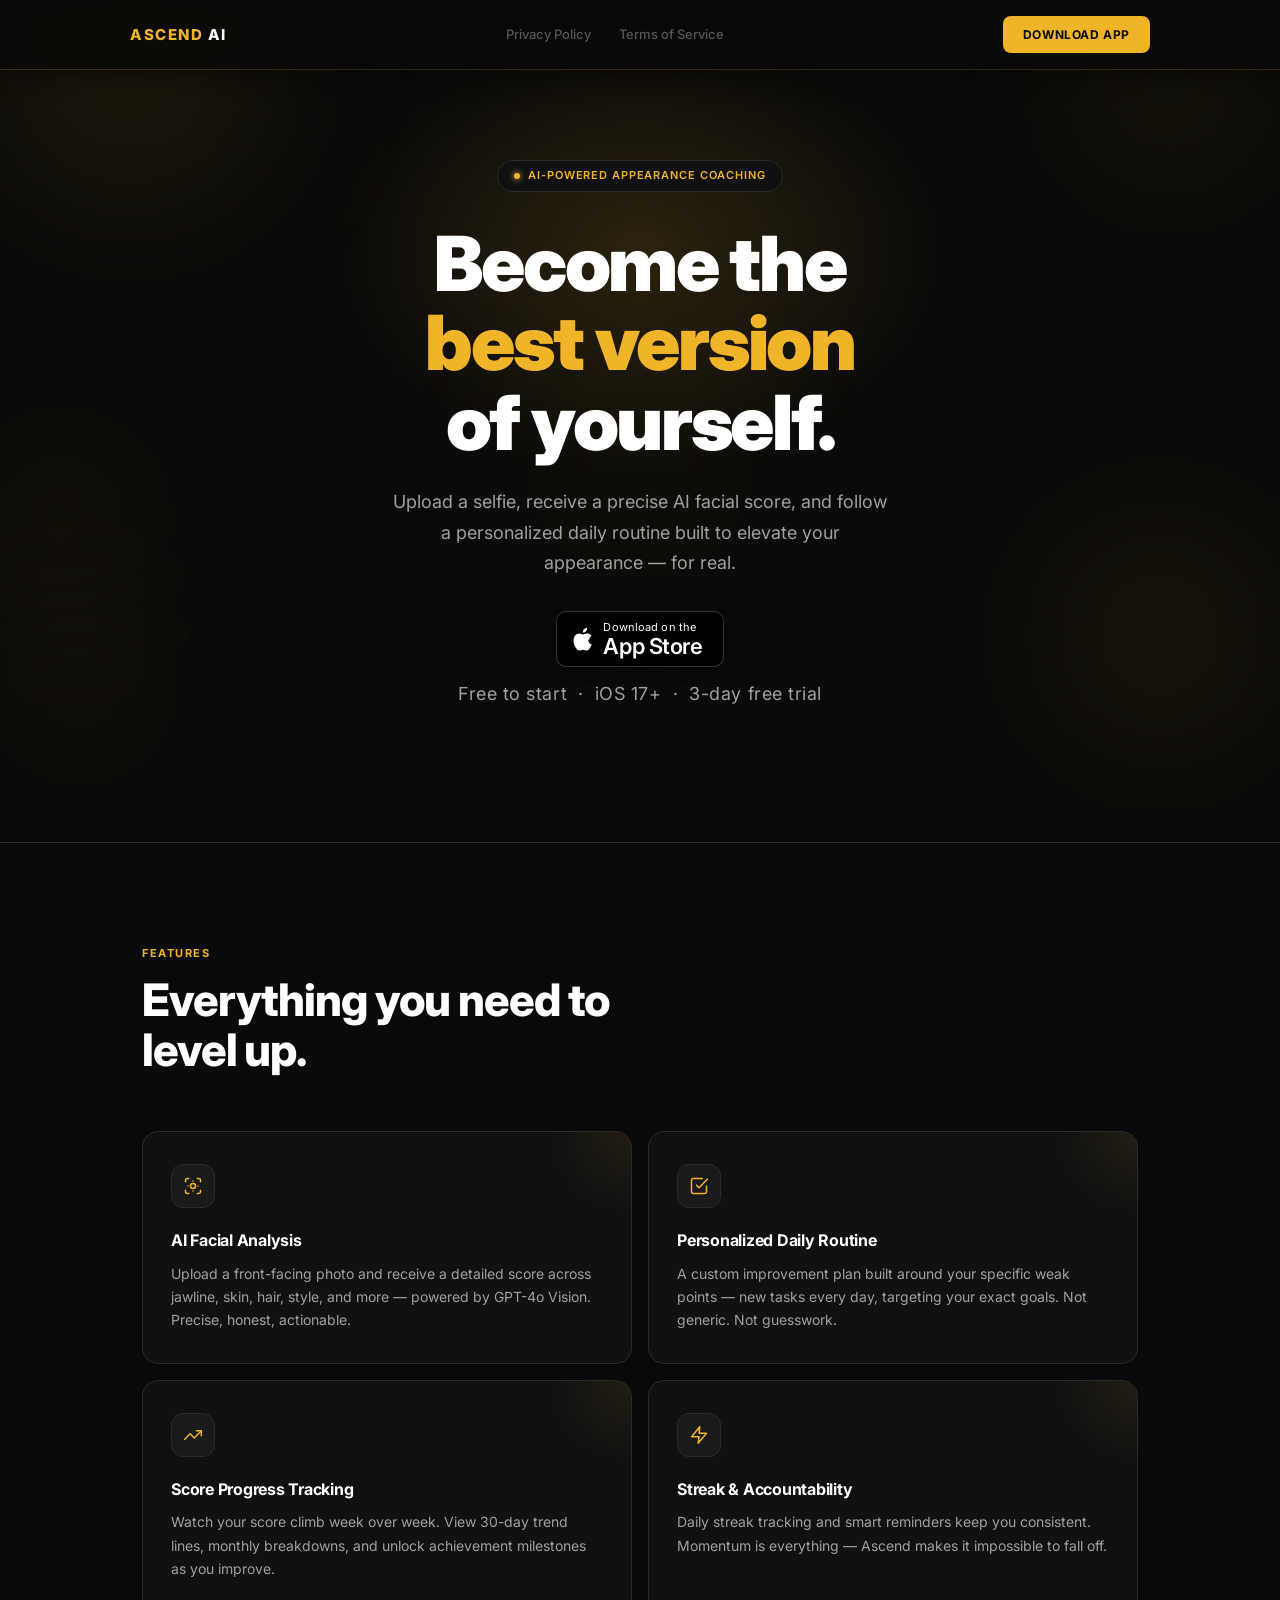
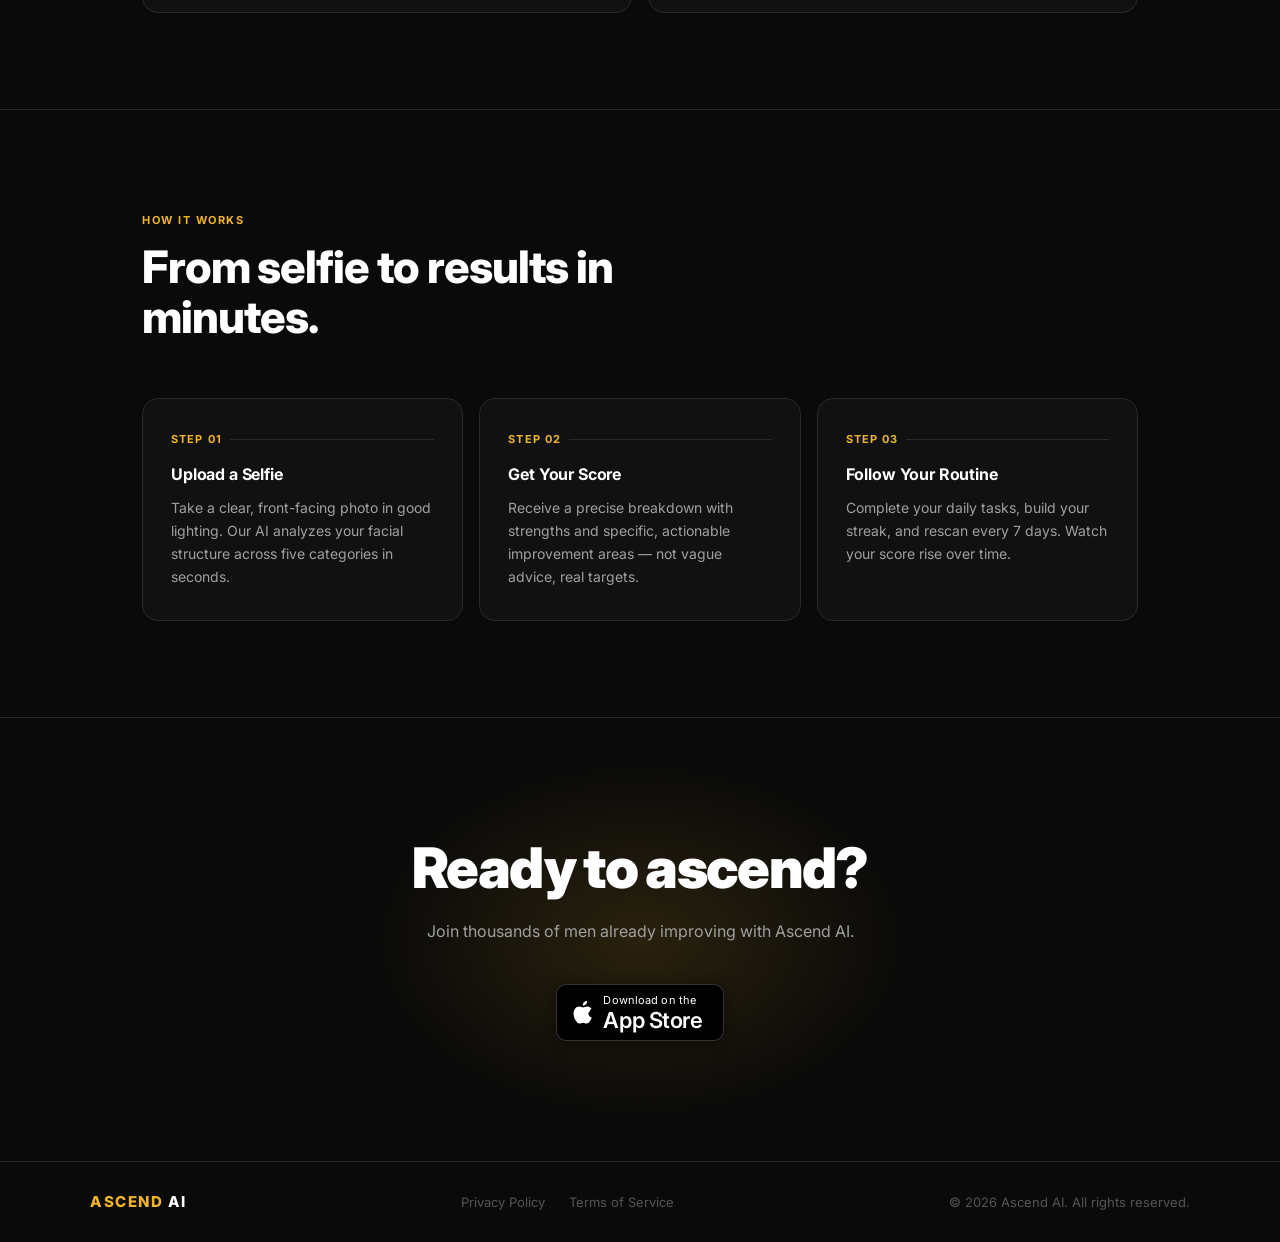
==== commit ca87f962: "feat: add FAQ page and clean URLs for privacy/terms - Add /faq with accordion-style Q&A (17 question" ====
--- a/index.html
+++ b/index.html
@@ -36,8 +36,8 @@
       <div class="nav-inner">
         <a href="/" class="logo">Ascend <span>AI</span></a>
         <div class="nav-links">
-          <a href="/privacy.html">Privacy Policy</a>
-          <a href="/terms.html">Terms of Service</a>
+          <a href="/privacy">Privacy Policy</a>
+          <a href="/terms">Terms of Service</a>
         </div>
         <a href="#download" class="nav-cta">Download App</a>
       </div>
@@ -197,8 +197,8 @@
       <div class="footer-inner">
         <a href="/" class="logo">Ascend <span>AI</span></a>
         <div class="footer-links">
-          <a href="/privacy.html">Privacy Policy</a>
-          <a href="/terms.html">Terms of Service</a>
+          <a href="/privacy">Privacy Policy</a>
+          <a href="/terms">Terms of Service</a>
         </div>
         <p class="footer-copy">© 2026 Ascend AI. All rights reserved.</p>
       </div>
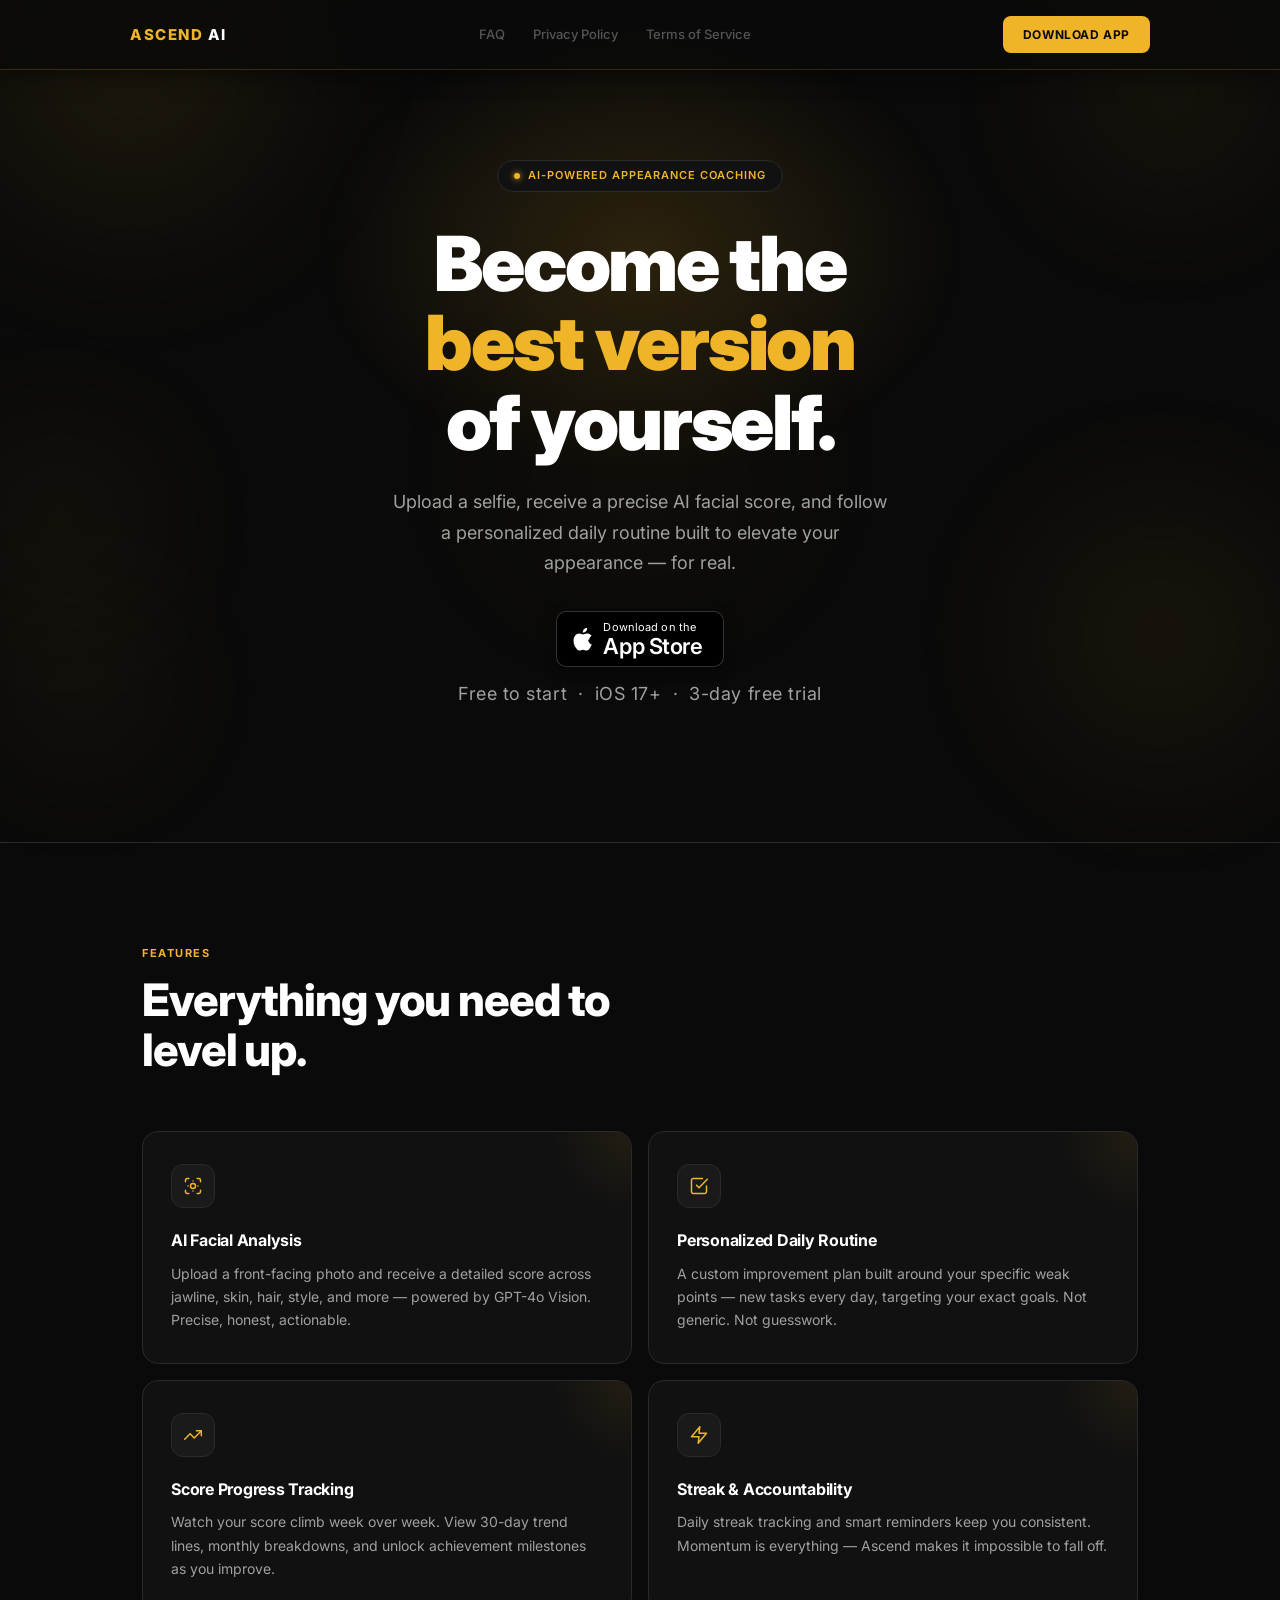
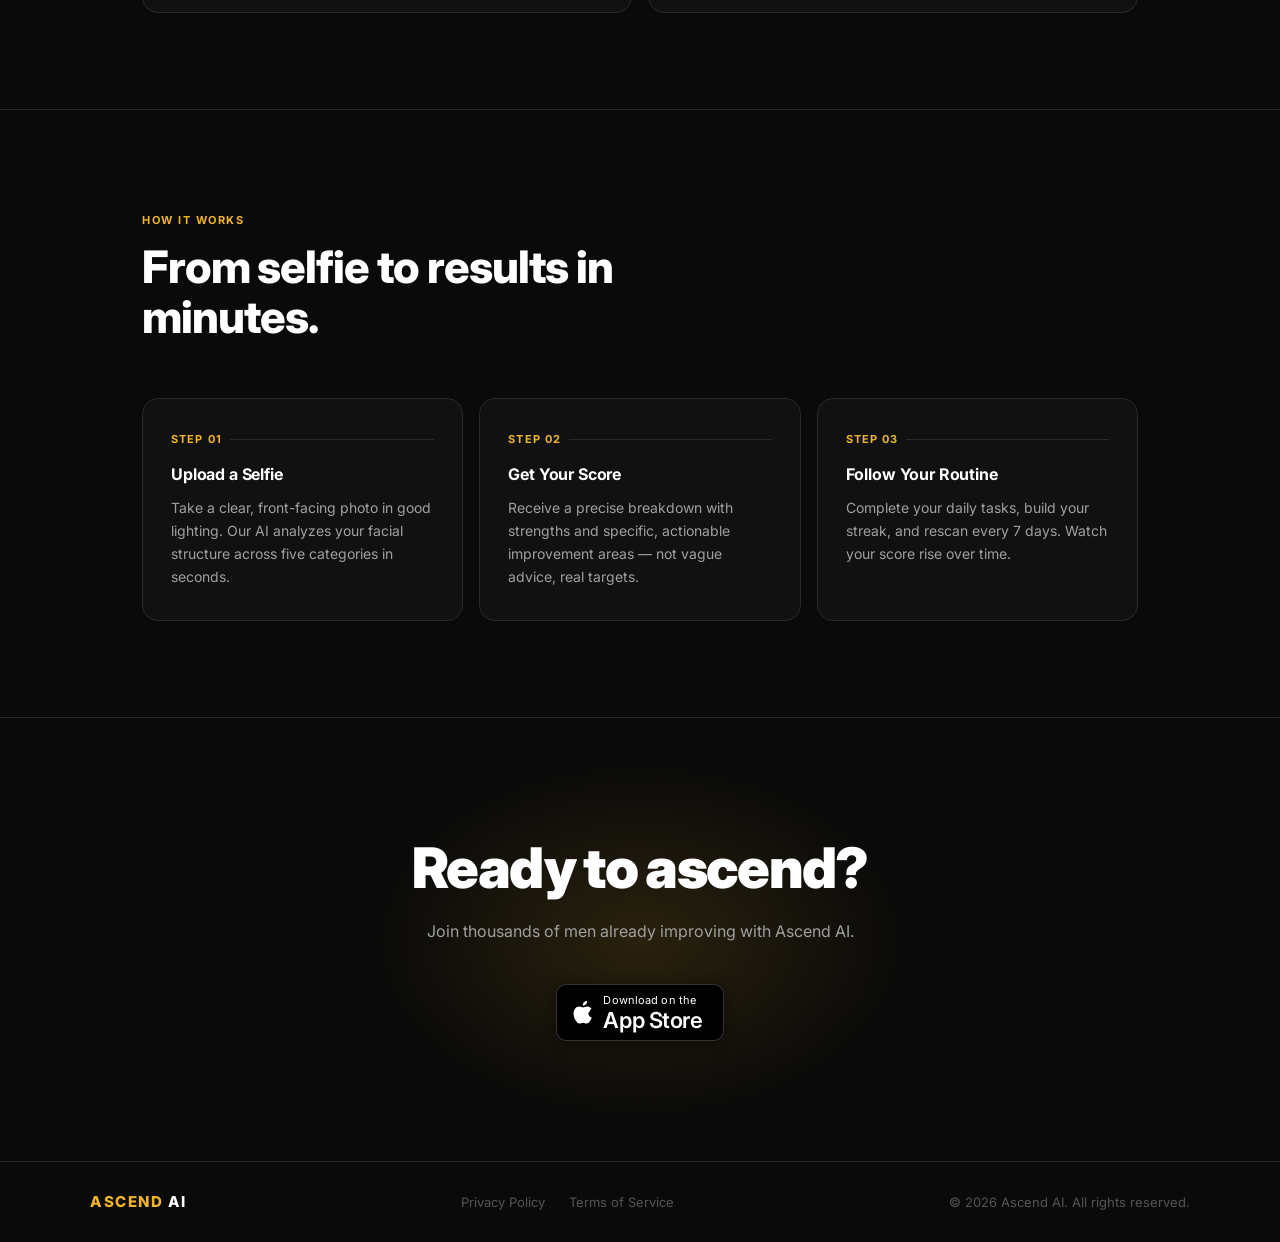
==== commit 5795570f: "feat: add FAQ to nav, fix mobile responsiveness - Add FAQ link to nav on all pages - Hide nav links " ====
--- a/index.html
+++ b/index.html
@@ -36,6 +36,7 @@
       <div class="nav-inner">
         <a href="/" class="logo">Ascend <span>AI</span></a>
         <div class="nav-links">
+          <a href="/faq">FAQ</a>
           <a href="/privacy">Privacy Policy</a>
           <a href="/terms">Terms of Service</a>
         </div>
--- a/css/styles.css
+++ b/css/styles.css
@@ -664,9 +664,48 @@
 
 /* ── RESPONSIVE ── */
 @media (max-width: 768px) {
-  .nav-inner { padding: 16px 20px; }
-  .hero { padding: 130px 20px 80px; }
+  /* Nav: hide center links, keep logo + CTA */
+  .nav-inner {
+    padding: 14px 20px;
+    gap: 12px;
+  }
+  .nav-links { display: none; }
+  .nav-cta {
+    font-size: 11px;
+    padding: 8px 14px;
+  }
+
+  /* Hero */
+  .hero { padding: 110px 20px 72px; }
+  .hero p { font-size: 16px; }
+
+  /* Sections */
   .container { padding: 0 20px; }
-  .footer-inner { flex-direction: column; text-align: center; }
-  .features-grid, .steps { grid-template-columns: 1fr; }
-}
+  section.features,
+  section.how-it-works { padding: 64px 0; }
+  .section-header { margin-bottom: 36px; }
+
+  /* Grids collapse to single column */
+  .features-grid,
+  .steps { grid-template-columns: 1fr; gap: 12px; }
+
+  /* Cards tighter padding */
+  .feature-card,
+  .step { padding: 24px 20px; }
+
+  /* Final CTA */
+  .final-cta { padding: 72px 20px; }
+
+  /* Footer */
+  footer { padding: 24px 20px; }
+  .footer-inner {
+    flex-direction: column;
+    align-items: center;
+    text-align: center;
+    gap: 16px;
+  }
+  .footer-links { justify-content: center; flex-wrap: wrap; gap: 16px; }
+
+  /* Legal / FAQ pages */
+  .legal-page { padding: 100px 20px 60px; }
+}
